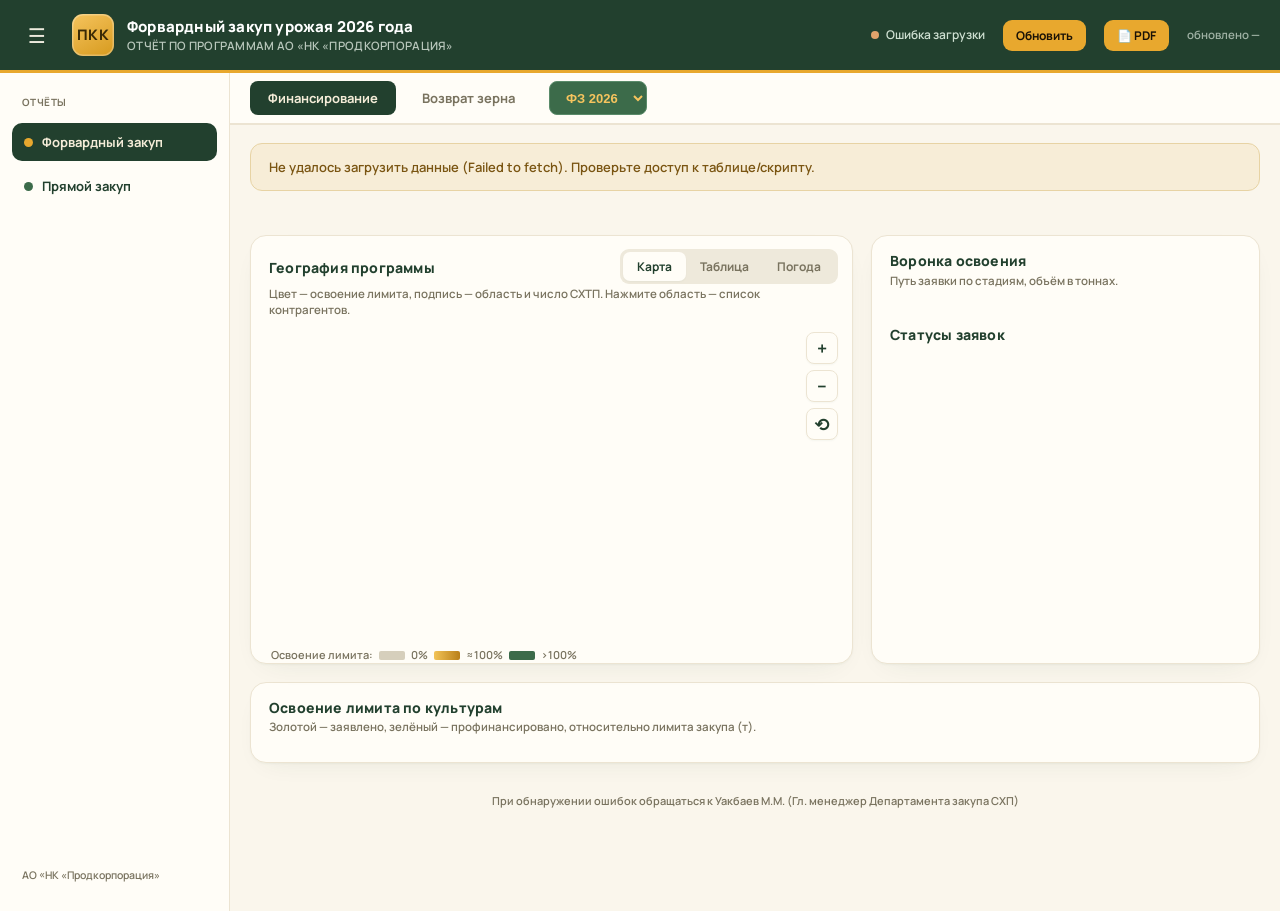
==== index.html @ 18e65d95 "Возврат: переименована карточка воронки → «Реестр должников с иными долгами» Co-Authored-By: Claude " ====
<!DOCTYPE html>
<html lang="ru">
<head>
    <meta charset="UTF-8">
    <meta name="viewport" content="width=device-width, initial-scale=1.0">
    <title>Отчёт по программам — АО «НК «Продкорпорация»</title>
    <link rel="stylesheet" href="css/styles.css">
    <link rel="preconnect" href="https://fonts.googleapis.com">
    <link href="https://fonts.googleapis.com/css2?family=Manrope:wght@600;700;800&display=swap" rel="stylesheet">
    <script src="https://d3js.org/d3.v7.min.js"></script>
    <script src="https://cdn.amcharts.com/lib/5/geodata/kazakhstanLow.js"></script>
</head>
<body>


<!-- Экран загрузки -->
<div class="loader" id="loader">
    <div class="seal-big">ПКК</div>
    <div class="ltitle">Формируется отчёт</div>
    <div class="lsub">АО «НК «Продкорпорация»</div>
    <div class="lbar"><i></i></div>
    <svg class="field" id="wheat" viewBox="0 0 600 150" preserveAspectRatio="xMidYMax meet"></svg>
</div>

<!-- Шапка -->
<header class="top">
    <div class="row">
        <button id="sidebarToggle" style="background:none;border:none;color:#EDEADD;font-size:20px;cursor:pointer;padding:0 8px;">☰</button>
        <div class="brand">
            <div class="seal">ПКК</div>
            <div>
                <h1 style="color:#ffffff" id="mainTitle">Форвардный закуп урожая&nbsp;2026 года</h1>
                <p>Отчёт по программам АО «НК «Продкорпорация»</p>
            </div>
        </div>
        <div class="spacer"></div>
        <div class="live"><span class="dot" id="dot"></span><span id="liveTxt">Департамент закупа СХП</span></div>
        <button class="refresh" id="btnRefresh">Обновить</button>
        <button class="refresh printbtn" id="btnPrint">📄 PDF</button>
        <div class="updated">обновлено <b id="asof">—</b></div>
    </div>
</header>

<div class="shell">
    <!-- Боковая панель -->
    <nav class="side" id="side">
        <div class="sidettl">Отчёты</div>
        <button class="navb act" data-view="forward"><span class="nd" style="background:#E8A82E"></span>Форвардный закуп</button>
        <button class="navb" data-view="priamoy"><span class="nd" style="background:#3C6B4A"></span>Прямой закуп</button>
        <div class="sidefoot">АО «НК «Продкорпорация»</div>
    </nav>

    <main class="main">
        <!-- Под-вкладки Форвардного закупа -->
        <div id="fwdSubtabs">
            <div class="fwd-subtabs" style="display:flex;align-items:center;gap:8px;flex-wrap:wrap">
                <button class="fwd-subtab act" data-sub="report" onclick="switchForwardSub('report')">Финансирование</button>
                <button class="fwd-subtab" data-sub="vozvrat" onclick="switchForwardSub('vozvrat')">Возврат зерна</button>
                <div class="spacer"></div>
                <select id="yearSel" onchange="onYearChange(this.value)" title="Выбрать год программы" style="background:#3C6B4A;color:#F6C45E;border:1.5px solid #5A8B6A;border-radius:8px;padding:5px 12px;font-size:13px;font-weight:700;cursor:pointer;outline:none;height:34px;">
                    <option value="2026">ФЗ 2026</option>
                </select>
            </div>
        </div>

        <!-- Оверлей при смене года / вкладки -->
        <div id="yearLoader">
            <div class="yl-seal">ПКК</div>
            <div class="yl-title" id="ylTitle">Загрузка данных</div>
            <div class="yl-bar"><i></i></div>
        </div>

        <!-- Форвардный закуп -->
        <div id="viewReport">
            <div class="wrap">
                <div class="banner" id="banner"></div>
                <div class="kpis" id="kpis"></div>
                <div class="grid">
                    <!-- Карта / таблица / погода -->
                    <div class="card">
                        <div class="cardhead">
                            <h2>География программы</h2>
                            <div class="seg">
                                <button class="segb act" id="vMap">Карта</button>
                                <button class="segb" id="vTab">Таблица</button>
                                <button class="segb" id="vWx">Погода</button>
                            </div>
                        </div>
                        <div class="hint" id="mapHint">Цвет — освоение лимита, подпись — область и число СХТП. Нажмите область — список контрагентов.</div>
                        <div class="mapwrap" id="mapWrap">
                            <div class="maptip" id="maptip"></div>
                            <div class="mapzoom">
                                <button id="zIn" title="Приблизить">+</button>
                                <button id="zOut" title="Отдалить">−</button>
                                <button id="zReset" title="Сбросить">⟲</button>
                            </div>
                            <svg class="kz" viewBox="0 0 920 480" id="map"></svg>
                        </div>
                        <div class="maplegend" id="mapLegend">
                            <div class="lg-scale">
                                <span>Освоение лимита:</span>
                                <i style="background:#D6CFBC"></i><span>0%</span>
                                <i style="background:linear-gradient(90deg,#F2C357,#B97F18)"></i><span>≈100%</span>
                                <i style="background:#3C6B4A"></i><span>>100%</span>
                            </div>
                        </div>
                        <div id="regTableWrap" style="display:none"></div>
                        <div id="wxWrap" style="display:none">
                            <div class="wx" id="wxGrid"></div>
                            <div class="an-note">Живой прогноз для весенне-полевых работ по профинансированным областям. Источник: Open-Meteo (open-meteo.com).</div>
                        </div>
                    </div>

                    <!-- Воронка и статусы -->
                    <div class="card" id="funnelCard">
                        <h2>Воронка освоения</h2>
                        <div class="hint">Путь заявки по стадиям, объём в тоннах.</div>
                        <div class="funnel" id="funnel"></div>
                        <h2 style="padding-top:4px">Статусы заявок</h2>
                        <div class="stat" id="statuses"></div>
                    </div>
                </div>

                <!-- Панель области / культуры / статуса -->
                <div class="card region" id="regionPanel" style="display:none">
                    <div class="rhead">
                        <h2 id="rName"></h2>
                        <span class="pill" id="rPill"></span>
                        <button class="close" id="rClose">Закрыть ✕</button>
                    </div>
                    <div class="rkpis" id="rKpis"></div>
                    <div class="tablescroll">
                        <table>
                            <thead>
                                <tr>
                                    <th data-s="name">Контрагент</th>
                                    <th data-s="cult">Культуры</th>
                                    <th class="r" data-s="vol">Объём, тонн</th>
                                    <th class="r" data-s="sum">Сумма, ₸</th>
                                    <th data-s="status">Статус</th>
                                </tr>
                            </thead>
                            <tbody id="rRows"></tbody>
                            <tfoot id="rFoot"></tfoot>
                        </table>
                    </div>
                </div>

                <!-- Культуры -->
                <div class="card" style="margin-top:18px">
                    <h2>Освоение лимита по культурам</h2>
                    <div class="hint">Золотой — заявлено, зелёный — профинансировано, относительно лимита закупа (т).</div>
                    <div class="crops" id="crops"></div>
                </div>

                <p class="foot" id="footnote"></p>
                <p class="footer-contact">При обнаружении ошибок обращаться к Уакбаев М.М. (Гл. менеджер Департамента закупа СХП)</p>
            </div>
        </div>

        <!-- Возврат зерна -->
        <div id="viewVozvrat" style="display:none">
            <div class="wrap">
                <!-- 6 KPI плашек -->
                <div class="kpis vz-kpis6" id="vzKpis" style="margin-top:22px"></div>

                <!-- Grid: карта/таблицы (слева) + воронка/должники (справа) -->
                <div class="grid">
                    <!-- ЛЕВАЯ: карта + переключаемые таблицы -->
                    <div class="card">
                        <div class="cardhead">
                            <h2>Возврат по программе</h2>
                            <div class="seg">
                                <button class="segb act" id="vzBtnMap"  onclick="setVzView('map')">Карта</button>
                                <button class="segb"     id="vzBtnTab"  onclick="setVzView('tab')">Исп. по областям</button>
                                <button class="segb"     id="vzBtnCrop" onclick="setVzView('crop')">По культурам</button>
                                <button class="segb"     id="vzBtnDebt" onclick="setVzView('debt')">Должники</button>
                            </div>
                        </div>
                        <div class="hint" id="vzHint">Цвет — исполнение предоплаты. Нажмите область — список договоров.</div>
                        <!-- Карта -->
                        <div id="vzMapArea">
                            <div class="mapwrap" id="vzMapWrap">
                                <div class="maptip" id="vzTip"></div>
                                <div class="mapzoom">
                                    <button onclick="vzMapZoomBy(1.6)" title="Приблизить">+</button>
                                    <button onclick="vzMapZoomBy(0.62)" title="Отдалить">−</button>
                                    <button onclick="vzMapZoomReset()" title="Сбросить">⟲</button>
                                </div>
                                <svg class="kz" viewBox="0 0 920 480" id="vzMapSvg"></svg>
                            </div>
                            <div class="maplegend" id="vzMapLegend">
                                <div class="lg-scale">
                                    <span>Исполнение:</span>
                                    <i style="background:#D6CFBC"></i><span>0%</span>
                                    <i style="background:linear-gradient(90deg,#F2C357,#B97F18)"></i><span>≈100%</span>
                                    <i style="background:#3C6B4A"></i><span>≥100%</span>
                                </div>
                            </div>
                        </div>
                        <!-- Таблица по областям -->
                        <div id="vzTabArea" style="display:none"></div>
                        <!-- По культурам -->
                        <div id="vzCropArea" style="display:none"></div>
                        <!-- Должники -->
                        <div id="vzDebtArea" style="display:none"></div>
                    </div>

                    <!-- ПРАВАЯ: воронка -->
                    <div class="card">
                        <h2>Реестр должников с иными долгами</h2>
                        <div class="hint">Путь предоплаты: выдано → зачтено зерном → остаток.</div>
                        <div id="vzFunnel" class="funnel"></div>
                        <div style="padding:0 18px 16px">
                            <button class="refresh" style="font-size:11px;width:100%;padding:8px" onclick="printDebtors()">📄 Реестр должников (PDF)</button>
                        </div>
                    </div>
                </div>

                <!-- Панель исполнения по договорам -->
                <div class="card region" id="vzRegPanel" style="display:none;margin-top:18px">
                    <div class="rhead">
                        <h2 id="vzRegName">Исполнение по договорам</h2>
                        <button class="close" onclick="document.getElementById('vzRegPanel').style.display='none'">Закрыть ✕</button>
                    </div>
                    <div class="tablescroll" style="max-height:520px">
                        <table class="rtab">
                            <thead><tr>
                                <th class="l">Область</th>
                                <th class="l">Контрагент</th>
                                <th>Культура</th>
                                <th>Объём, т</th>
                                <th>Предоплата, ₸</th>
                                <th>Поставлено, т</th>
                                <th>Долг, ₸</th>
                            </tr></thead>
                            <tbody id="vzRegRows"></tbody>
                        </table>
                    </div>
                </div>

                <!-- Рейтинг по исполнению -->
                <div class="card" style="margin-top:18px">
                    <h2>Рейтинг по исполнению</h2>
                    <div style="padding:14px 18px 18px" id="vzRanking"></div>
                </div>

                <p id="vzErrBox" style="color:#E05A4A;font-weight:600;padding:8px 0"></p>
                <p class="foot">Обновлено: <b id="vzAsof">—</b></p>
                <p class="footer-contact">При обнаружении ошибок обращаться к Уакбаев М.М. (Гл. менеджер Департамента закупа СХП)</p>
            </div>
        </div>

        <!-- Прямой закуп -->
        <div id="viewPriamoy" style="display:none">
            <div class="wrap">
                <div class="card" style="margin-top:18px;text-align:center;padding:60px 24px">
                    <div class="seal-big" style="margin:0 auto 18px;width:64px;height:64px;border-radius:16px;background:linear-gradient(150deg,#F6C45E,#D69A1E);display:grid;place-items:center;color:#3a2a06;font-weight:800;font-size:20px">ПКК</div>
                    <h2 style="font-size:22px;margin:0 0 8px">Прямой закуп</h2>
                    <p style="color:var(--muted);font-weight:600;max-width:460px;margin:0 auto;line-height:1.6">Раздел в разработке. Здесь появится аналогичный отчёт по прямому закупу — данные будут подгружаться из внутренней системы, как и форвардный.</p>
                </div>
            </div>
        </div>
    </main>
</div>

<!-- Модалка контрагента -->
<div class="ov" id="ov">
    <div class="modal" id="modal"></div>
</div>

<!-- JS: порядок подключения важен (зависимости сверху) -->
<script src="js/config.js"></script>
<script src="js/utils.js"></script>
<script src="js/data.js"></script>
<script src="js/map.js"></script>
<script src="js/table.js"></script>
<script src="js/render.js"></script>
<script src="js/regions.js"></script>
<script src="js/modal.js"></script>
<script src="js/weather.js"></script>
<script src="js/nav.js"></script>
<script src="js/wheat.js"></script>
<script src="js/pdf.js"></script>
<script src="js/penalty.js"></script>
<script src="js/mock-return.js"></script>
<script src="js/data-return.js"></script>
<script src="js/render-return.js"></script>
<script src="js/main.js"></script>

</body>
</html>
---- css/styles.css ----
:root {
    --ink: #22402E;
    --bone: #FAF6EC;
    --panel: #FFFDF7;
    --line: #ECE4D2;
    --wheat: #E8A82E;
    --wheat-d: #B97F18;
    --gold: #F2C357;
    --ok: #3C6B4A;
    --okbg: #E9F0E8;
    --warn: #B97F18;
    --warnbg: #F7EDD7;
    --bad: #9E4A40;
    --badbg: #F2E4E1;
    --muted: #79735F;
    --idle: #D6CFBC;
    --shadow: 0 1px 2px #22402e0a, 0 10px 28px -16px #22402e1f;
}
* { box-sizing: border-box; }
html, body { margin: 0; }
html { background: #FAF6EC; }
body { font-family: Manrope, system-ui, -apple-system, Segoe UI, Roboto, sans-serif; background: var(--bone); color: var(--ink); -webkit-font-smoothing: antialiased; line-height: 1.4; }
.num { font-variant-numeric: tabular-nums; letter-spacing: -0.01em; }
button { font-family: inherit; cursor: pointer; }
.wrap { max-width: 1320px; margin: 0 auto; padding: 0 20px 60px; }
header.top { background: var(--ink); color: #EDEADD; position: sticky; top: 0; z-index: 100; border-bottom: 3px solid var(--wheat); }
.top .row { max-width: 1320px; margin: 0 auto; padding: 14px 20px; display: flex; align-items: center; gap: 18px; flex-wrap: wrap; }
.brand { display: flex; align-items: center; gap: 13px; }
.seal { width: 42px; height: 42px; border-radius: 11px; background: linear-gradient(150deg, #F6C45E, #D69A1E); display: grid; place-items: center; color: #3a2a06; font-weight: 800; font-size: 14.5px; letter-spacing: .5px; box-shadow: inset 0 0 0 1.5px #ffffff45; }
.brand h1 { font-size: 15px; margin: 0; font-weight: 800; letter-spacing: .2px; }
.brand p { margin: 1px 0 0; font-size: 11.5px; color: #B9C7BC; font-weight: 600; letter-spacing: .3px; text-transform: uppercase; }
.top .spacer { flex: 1; }
.live { display: flex; align-items: center; gap: 7px; font-size: 12px; color: #CFE0D2; font-weight: 600; }
.dot { width: 8px; height: 8px; border-radius: 50%; background: #7BBF8E; box-shadow: 0 0 0 0 #7bbf8e; animation: pulse 2.4s infinite; }
.dot.err { background: #E0A36B; animation: none; }
@keyframes pulse { 0% { box-shadow: 0 0 0 0 #7bbf8e88; } 70% { box-shadow: 0 0 0 7px #7bbf8e00; } 100% { box-shadow: 0 0 0 0 #7bbf8e88; } }
.refresh, .printbtn { background: var(--wheat); border: 0; color: #1a1206; font-size: 12px; font-weight: 700; padding: 7px 13px; border-radius: 9px; cursor: pointer; transition: opacity 0.2s; }
.refresh:hover, .printbtn:hover { opacity: 0.9; }
.refresh:disabled, .printbtn:disabled { opacity: 0.5; cursor: not-allowed; }
.updated { font-size: 11.5px; color: #9FB1A4; font-weight: 600; }
.kpis { display: grid; grid-template-columns: repeat(5, 1fr); gap: 14px; margin: 22px 0; }
.kpi { background: var(--panel); border: 1px solid var(--line); border-radius: 14px; padding: 16px 18px; box-shadow: var(--shadow); position: relative; overflow: hidden; }
.kpi .lab { font-size: 11px; font-weight: 700; color: var(--muted); text-transform: uppercase; letter-spacing: .4px; line-height: 1.4; }
.kpi .big { font-size: 26px; font-weight: 800; margin-top: 8px; letter-spacing: -0.02em; line-height: 1.1; }
.kpi .big small { font-size: 13px; font-weight: 700; color: var(--muted); margin-left: 2px; }
.kpi .sub { font-size: 11.5px; color: var(--muted); margin-top: 5px; font-weight: 600; line-height: 1.4; }
.bar { height: 6px; border-radius: 4px; background: #EBE6D8; margin-top: 10px; overflow: hidden; }
.bar i { display: block; height: 100%; border-radius: 4px; background: linear-gradient(90deg, var(--wheat), var(--gold)); }
.kpi .tag { position: absolute; top: 0; right: 0; width: 36px; height: 36px; border-bottom-left-radius: 12px; opacity: .18; }
.grid { display: grid; grid-template-columns: 1.55fr 1fr; gap: 18px; }
.card { background: var(--panel); border: 1px solid var(--line); border-radius: 16px; box-shadow: var(--shadow); }
.card h2 { font-size: 14px; margin: 0; padding: 15px 18px 0; font-weight: 800; letter-spacing: .2px; }
.cardhead { display: flex; align-items: center; justify-content: space-between; gap: 10px; padding-right: 14px; }
.cardhead h2 { padding-bottom: 0; }
.seg { display: flex; background: #EEE9DB; border-radius: 9px; padding: 3px; margin-top: 13px; }
.seg .segb { border: 0; background: transparent; padding: 6px 14px; border-radius: 7px; font-size: 12px; font-weight: 700; color: var(--muted); cursor: pointer; transition: background 0.2s; }
.seg .segb.act { background: var(--panel); color: var(--ink); box-shadow: var(--shadow); }
.rtab { width: 100%; border-collapse: collapse; font-size: 11.5px; }
.rtab thead th { background: var(--ink); color: #F4ECD8; font-size: 9px; text-transform: uppercase; letter-spacing: .2px; font-weight: 700; padding: 6px 7px; text-align: right; border: 0; }
.rtab thead th.l { text-align: left; }
.rtab thead tr.grp th { background: #2c4d39; font-size: 8.5px; border-left: 2px solid #FBFAF5; text-align: center; }
.rtab thead tr.grp th.l { border-left: 0; text-align: left; }
.rtab th.gs, .rtab td.gs { border-left: 2px solid #D9CFB6; }
.rtab td { padding: 5px 7px; text-align: right; border-bottom: 1px solid #EFEBDD; font-variant-numeric: tabular-nums; }
.rtab td.l { text-align: left; font-weight: 700; font-size: 11px; }
.rtab tbody tr { cursor: pointer; }
.rtab tbody tr:nth-child(even) { background: #FAF6EC; }
.rtab tbody tr:hover { background: #F0EADB; }
.rtab tfoot td { padding: 6px 7px; text-align: right; background: #F1E8D0; font-weight: 800; border-top: 2px solid var(--line); font-variant-numeric: tabular-nums; }
.rtab tfoot td.l { text-align: left; }
.rtab tfoot td.gs { border-left: 2px solid #D9CFB6; }
.rtab-reg-hdr td { background: #E8E0CE !important; color: var(--ink); font-weight: 800 !important; font-size: 11px; text-transform: uppercase; letter-spacing: .3px; padding: 5px 8px !important; cursor: default !important; }
.rtab-reg-hdr:hover td { background: #E0D8C8 !important; }
#regTableWrap { max-height: 520px; overflow: auto; margin: 6px 12px 14px; border: 1px solid var(--line); border-radius: 12px; }
.ctabttl { font-size: 12px; font-weight: 800; color: var(--ink); padding: 14px 12px 8px; border-top: 8px solid #F1ECDD; }
.card .hint { font-size: 11.5px; color: var(--muted); padding: 2px 18px 0; font-weight: 600; }
.mapwrap { padding: 8px 10px 14px; position: relative; }
svg.kz { width: 100%; height: auto; display: block; touch-action: manipulation; }
.kz .outline { fill: #F1ECDB; stroke: #DED5C0; stroke-width: 1.5; }
.geopath { transition: filter .12s ease; }
.geopath:hover { filter: brightness(1.06); }
.glabg { pointer-events: none; }
.glabg .pill { fill: #ffffff; opacity: .9; stroke: #22402E; stroke-width: .6; stroke-opacity: .15; }
.glab { font-family: Manrope, system-ui, sans-serif; text-anchor: middle; dominant-baseline: central; }
.glab.name { font-size: 12px; font-weight: 800; fill: #22402E; }
.glab.cnt2 { font-size: 9.5px; font-weight: 700; fill: #9A6716; }
.mapzoom { position: absolute; right: 14px; top: 14px; display: flex; flex-direction: column; gap: 6px; z-index: 6; }
.mapzoom button { width: 32px; height: 32px; border: 1px solid var(--line); background: var(--panel); border-radius: 8px; font-size: 18px; font-weight: 700; color: var(--ink); box-shadow: var(--shadow); line-height: 1; display: grid; place-items: center; cursor: pointer; }
.mapzoom button:hover { background: #F3EFE2; }
.bub { cursor: pointer; transition: filter .12s ease; }
.bub:hover { filter: brightness(1.06); }
.bub.sel circle.ring { stroke: var(--ink); stroke-width: 2.5; opacity: 1; }
.bub text.cnt { font-family: 'Spline Sans Mono', monospace; font-weight: 600; fill: #fff; text-anchor: middle; dominant-baseline: central; pointer-events: none; }
.bub text.lab { font-size: 10.5px; font-weight: 700; fill: #33402F; text-anchor: middle; pointer-events: none; }
.maplegend { display: flex; gap: 16px; align-items: center; flex-wrap: wrap; padding: 4px 20px 0; font-size: 11px; color: var(--muted); font-weight: 600; }
.lg-scale { display: flex; align-items: center; gap: 6px; }
.lg-scale i { width: 26px; height: 9px; border-radius: 2px; display: block; }
.maptip { position: absolute; pointer-events: none; background: var(--ink); color: #EFEADD; border-radius: 10px; padding: 9px 12px; font-size: 12px; box-shadow: 0 10px 30px -8px #10231466; opacity: 0; transform: translateY(4px); transition: .12s; z-index: 5; min-width: 150px; }
.maptip.show { opacity: 1; transform: translateY(0); }
.maptip b { font-size: 12.5px; }
.maptip .l { display: flex; justify-content: space-between; gap: 14px; margin-top: 4px; color: #BFCFC2; }
.maptip .l span:last-child { color: #fff; font-weight: 700; }
.funnel { padding: 14px 18px 18px; }
.fstage { margin-bottom: 14px; }
.fstage .ft { display: flex; justify-content: space-between; align-items: baseline; font-size: 12px; font-weight: 700; margin-bottom: 4px; }
.fstage .ft span.muted { color: var(--muted); font-weight: 600; font-size: 11px; }
.ftrack { height: 30px; border-radius: 8px; background: #EEE9DB; overflow: hidden; position: relative; }
.ftrack i { display: block; height: 100%; background: linear-gradient(90deg, #2F5D40, #3C6B4A); border-radius: 8px; transition: width .6s cubic-bezier(.2,.8,.2,1); }
.ftrack.s0 i { background: linear-gradient(90deg, #C99526, #E8A82E); }
.ftrack .v { position: absolute; top: 0; left: 10px; height: 100%; display: flex; align-items: center; color: #fff; font-size: 12px; font-weight: 700; font-variant-numeric: tabular-nums; text-shadow: 0 1px 2px #0003; }
.ftsub { font-size: 11px; color: var(--muted); font-weight: 600; margin-bottom: 5px; font-variant-numeric: tabular-nums; }
.conv { font-size: 10.5px; color: var(--muted); text-align: right; margin-top: 6px; font-weight: 600; }

/* Справка */
.vz-sp-row { display: flex; gap: 12px; align-items: flex-start; padding: 9px 12px; border-radius: 10px; margin-bottom: 6px; font-size: 13px; line-height: 1.6; font-weight: 600; }
.vz-sp-row:last-child { margin-bottom: 0; }
.vz-sp-row.ok2  { background: #E9F0E8; color: #2F5D40; }
.vz-sp-row.bad  { background: #F7EAE7; color: #7A2E26; }
.vz-sp-row.warn { background: #FBF0D8; color: #7A5010; }
.vz-sp-ico { font-size: 14px; font-weight: 800; flex-shrink: 0; width: 20px; text-align: center; margin-top: 1px; }
.vz-sp-link { background: none; border: none; padding: 0; font: inherit; font-weight: 700; cursor: pointer; text-decoration: underline; text-underline-offset: 2px; color: inherit; }
.vz-sp-link:hover { opacity: .75; }
.stat { padding: 0 18px 16px; display: flex; flex-wrap: wrap; gap: 7px; }
.chip { font-size: 11.5px; font-weight: 700; padding: 5px 10px; border-radius: 20px; display: flex; gap: 6px; align-items: center; cursor: pointer; transition: transform .1s, box-shadow .1s; }
.chip:hover { transform: translateY(-1px); box-shadow: 0 3px 8px -3px #22402e44; }
.chip.act { outline: 2px solid var(--ink); outline-offset: 1px; }
.chip b { font-family: 'Spline Sans Mono', monospace; }
.chip.ok { background: var(--okbg); color: var(--ok); }
.chip.warn { background: var(--warnbg); color: #9A6716; }
.chip.bad { background: var(--badbg); color: var(--bad); }
.chip i { width: 7px; height: 7px; border-radius: 50%; }
.chip.ok i { background: var(--ok); }
.chip.warn i { background: var(--warn); }
.chip.bad i { background: var(--bad); }
.region { margin-top: 18px; }
.rhead { display: flex; align-items: center; gap: 12px; padding: 15px 18px; border-bottom: 1px solid var(--line); flex-wrap: wrap; }
.rhead h2 { padding: 0; border: 0; }
.rhead .pill { font-size: 11px; font-weight: 700; background: var(--ink); color: #EFEADD; padding: 3px 10px; border-radius: 20px; }
.rhead .close { margin-left: auto; background: #EEE9DB; border: 0; border-radius: 8px; padding: 6px 12px; font-size: 12px; font-weight: 700; color: var(--ink); cursor: pointer; }
.rkpis { display: grid; grid-template-columns: repeat(4, 1fr); gap: 1px; background: var(--line); }
.rkpis > div { background: var(--panel); padding: 12px 16px; }
.rkpis .l { font-size: 10.5px; font-weight: 700; color: var(--muted); text-transform: uppercase; letter-spacing: .3px; }
.rkpis .n { font-size: 19px; font-weight: 800; margin-top: 3px; }
table { width: 100%; border-collapse: collapse; font-size: 12.5px; }
thead th { text-align: left; font-size: 10.5px; text-transform: uppercase; letter-spacing: .4px; color: var(--muted); font-weight: 700; padding: 10px 14px; border-bottom: 1px solid var(--line); position: sticky; top: 0; z-index: 2; background: var(--panel); cursor: pointer; user-select: none; box-shadow: 0 1px 0 var(--line); }
thead th.r { text-align: right; }
tbody td { padding: 11px 14px; border-bottom: 1px solid #EFEBDD; }
tbody tr { cursor: pointer; transition: background .1s; }
tbody tr:hover { background: #F3EFE2; }
td.r { text-align: right; font-variant-numeric: tabular-nums; }
.cpname { font-weight: 700; }
.cpsub { font-size: 11px; color: var(--muted); font-weight: 600; }
.badge { font-size: 10.5px; font-weight: 700; padding: 3px 9px; border-radius: 6px; white-space: nowrap; }
.badge.ok { background: var(--okbg); color: var(--ok); }
.badge.warn { background: var(--warnbg); color: #9A6716; }
.badge.bad { background: var(--badbg); color: var(--bad); }
.tablescroll { max-height: 440px; overflow: auto; }
.crops { padding: 8px 18px 18px; }
.crow { display: grid; grid-template-columns: 120px 1fr 96px; align-items: center; gap: 14px; padding: 9px 0; border-bottom: 1px solid #EFEBDD; }
.crow:last-child { border: 0; }
.cname { font-size: 12.5px; font-weight: 700; }
.cbar { height: 22px; border-radius: 7px; background: #EEE9DB; overflow: hidden; position: relative; }
.cbar i { position: absolute; left: 0; top: 0; height: 100%; border-radius: 7px; background: linear-gradient(90deg, var(--wheat-d), var(--gold)); }
.cbar i.fin { background: linear-gradient(90deg, #2F5D40, #4C7E5C); opacity: .95; }
.cbar .pct { position: absolute; right: 8px; top: 0; height: 100%; display: flex; align-items: center; font-size: 11px; font-weight: 700; color: #33402F; }
.cval { text-align: right; font-size: 12px; font-weight: 700; font-variant-numeric: tabular-nums; }
.cval small { display: block; color: var(--muted); font-weight: 600; font-size: 10.5px; }
.ov { position: fixed; inset: 0; background: #12241adb; z-index: 1000; display: none; padding: 20px; }
.ov.show { display: block; }
.modal { position: fixed; top: 50%; left: 50%; transform: translate(-50%, -50%); background: var(--panel); border-radius: 18px; width: min(540px, calc(100% - 40px)); max-height: 90vh; display: flex; flex-direction: column; box-shadow: 0 30px 80px -20px #000b; overflow: hidden; animation: pop .18s ease; }
@keyframes pop { from { transform: translate(-50%, -50%) scale(.96); opacity: 0; } to { transform: translate(-50%, -50%) scale(1); opacity: 1; } }
.mhead { background: var(--ink); color: #EFEADD; padding: 18px 20px; position: relative; flex-shrink: 0; }
.mhead .x { position: absolute; top: 14px; right: 14px; background: #ffffff1a; border: 0; color: #EFEADD; width: 30px; height: 30px; border-radius: 8px; font-size: 16px; cursor: pointer; }
.mhead h3 { margin: 0; font-size: 18px; font-weight: 800; }
.mhead .msub { font-size: 12px; color: #B9C7BC; margin-top: 4px; font-weight: 600; }
.mbody { padding: 18px 20px; overflow-y: auto; flex: 1; min-height: 0; }
.mava { width: 44px; height: 44px; border-radius: 11px; background: #ffffff22; border: 1px solid #ffffff33; display: grid; place-items: center; font-weight: 800; font-size: 17px; color: #F4ECD8; flex-shrink: 0; }
.mhead .toprow { display: flex; align-items: center; gap: 13px; }
.mhead .stbadge { display: inline-block; margin-top: 9px; }
.kv { display: grid; grid-template-columns: 1fr 1fr; gap: 12px 18px; margin-bottom: 16px; }
.kv .l { font-size: 10.5px; text-transform: uppercase; letter-spacing: .3px; color: var(--muted); font-weight: 700; }
.kv .v { font-size: 13.5px; font-weight: 700; margin-top: 1px; }
.cults { display: flex; flex-wrap: wrap; gap: 6px; margin-bottom: 16px; }
.cult { font-size: 11px; font-weight: 700; background: #F1ECDC; border: 1px solid var(--line); color: #5a5240; padding: 4px 9px; border-radius: 7px; }
.mfig { display: grid; grid-template-columns: 1fr 1fr 1fr; gap: 1px; background: var(--line); border-radius: 10px; overflow: hidden; margin-bottom: 16px; }
.mfig > div { background: var(--panel); padding: 12px; }
.mfig .l { font-size: 10px; text-transform: uppercase; color: var(--muted); font-weight: 700; letter-spacing: .3px; }
.mfig .n { font-size: 17px; font-weight: 800; margin-top: 3px; }
.mbtn { display: flex; gap: 10px; }
.mbtn a, .mbtn button { flex: 1; text-align: center; text-decoration: none; border-radius: 10px; padding: 11px; font-size: 13px; font-weight: 700; border: 0; cursor: pointer; }
.mbtn .primary { background: var(--wheat); color: #1a1206; }
.mbtn .ghost { background: #EEE9DB; color: var(--ink); }
.foot { color: var(--muted); font-size: 11.5px; text-align: center; margin-top: 30px; line-height: 1.6; }
.banner { margin: 18px 0; padding: 14px 18px; border-radius: 12px; background: var(--warnbg); border: 1px solid #E7D3A4; color: #7a5512; font-size: 13px; font-weight: 600; display: none; }
.banner.show { display: block; }
.banner code { background: #fff7e6; padding: 1px 6px; border-radius: 5px; font-size: 12px; }
.loader { position: fixed; inset: 0; z-index: 9999; display: flex; flex-direction: column; align-items: center; justify-content: center; background: radial-gradient(120% 90% at 50% 18%, #FFFDF7 0%, #F4ECD8 55%, #EFE6CE 100%); transition: opacity .6s ease, visibility .6s ease; }
.loader.hide { opacity: 0; visibility: hidden; }
.loader .seal-big { width: 76px; height: 76px; border-radius: 20px; background: linear-gradient(150deg, #F6C45E, #D69A1E); display: grid; place-items: center; color: #3a2a06; font-weight: 800; font-size: 24px; letter-spacing: .5px; box-shadow: inset 0 0 0 2px #ffffff66, 0 14px 34px -12px #b9801e88; animation: bob 2.6s ease-in-out infinite; }
@keyframes bob { 0%, 100% { transform: translateY(0) rotate(-1deg); } 50% { transform: translateY(-9px) rotate(1deg); } }
.loader .ltitle { margin-top: 22px; font-size: 19px; font-weight: 800; color: #22402E; letter-spacing: .2px; }
.loader .ltitle::after { content: ''; display: inline-block; width: 1.2em; text-align: left; animation: dots 1.5s steps(1, end) infinite; }
@keyframes dots { 0% { content: ''; } 25% { content: '.'; } 50% { content: '..'; } 75% { content: '...'; } }
.loader .lsub { margin-top: 6px; font-size: 12.5px; font-weight: 600; color: #9A8F73; letter-spacing: .3px; text-transform: uppercase; }
.loader .lbar { margin-top: 16px; width: 230px; height: 5px; background: #E7DDC4; border-radius: 4px; overflow: hidden; }
.loader .lbar i { display: block; width: 38%; height: 100%; border-radius: 4px; background: linear-gradient(90deg, #E8A82E, #F2C357); animation: slide 1.25s ease-in-out infinite; }
@keyframes slide { 0% { margin-left: -40%; } 100% { margin-left: 102%; } }
.loader .field { margin-top: 26px; width: min(620px, 92vw); height: 150px; overflow: visible; }

/* ── Inline-скелетон внутри карточек ─────────────────────────────────────── */
.block-loader { display:flex; flex-direction:column; align-items:center; justify-content:center;
    padding: 48px 0; gap: 14px; animation: yl-in .2s ease; }
.block-loader .bl-seal { width:40px; height:40px; border-radius:10px;
    background:linear-gradient(150deg,#F6C45E,#D69A1E);
    display:grid; place-items:center; color:#3a2a06; font-weight:800; font-size:13px;
    box-shadow:inset 0 0 0 2px #ffffff66, 0 6px 16px -6px #b9801e88;
    animation: bob 2s ease-in-out infinite; }
.block-loader .bl-text { font-size:13px; font-weight:700; color:#22402E; }
.block-loader .bl-text::after { content:''; display:inline-block; width:1.2em; text-align:left; animation:dots 1.5s steps(1,end) infinite; }
.block-loader .bl-bar { width:140px; height:3px; background:#E7DDC4; border-radius:3px; overflow:hidden; }
.block-loader .bl-bar i { display:block; width:38%; height:100%; border-radius:3px;
    background:linear-gradient(90deg,#E8A82E,#F2C357); animation:slide 1.1s ease-in-out infinite; }

/* ── Оверлей при смене года / вкладки ────────────────────────────────────── */
#yearLoader { position: fixed; inset: 0; z-index: 900;
    display: flex; flex-direction: column; align-items: center; justify-content: center;
    background: radial-gradient(120% 90% at 50% 18%, #FFFDF7 0%, #F4ECD8 55%, #EFE6CE 100%);
    opacity: 0; pointer-events: none; transition: opacity .22s ease; }
#yearLoader.show { opacity: 1; pointer-events: all; }
@keyframes yl-in { from { opacity: 0; transform: translateY(12px); } to { opacity: 1; transform: none; } }
.yl-seal { width: 54px; height: 54px; border-radius: 14px;
    background: linear-gradient(150deg, #F6C45E, #D69A1E);
    display: grid; place-items: center; color: #3a2a06; font-weight: 800; font-size: 18px;
    box-shadow: inset 0 0 0 2px #ffffff66, 0 10px 24px -8px #b9801e88;
    animation: bob 2.2s ease-in-out infinite; }
.yl-title { margin-top: 16px; font-size: 15px; font-weight: 800; color: #22402E; letter-spacing: .2px; }
.yl-title::after { content: ''; display: inline-block; width: 1.2em; text-align: left; animation: dots 1.5s steps(1,end) infinite; }
.yl-bar { margin-top: 14px; width: 180px; height: 4px; background: #E7DDC4; border-radius: 4px; overflow: hidden; }
.yl-bar i { display: block; width: 38%; height: 100%; border-radius: 4px;
    background: linear-gradient(90deg, #E8A82E, #F2C357); animation: slide 1.1s ease-in-out infinite; }
.stem { stroke: #C18F22; stroke-width: 2; fill: none; stroke-linecap: round; }
.grain { fill: #E0992A; }
.grain.lite { fill: #F0C152; }
.stalk-sway { transform-box: fill-box; transform-origin: bottom center; animation-name: sway; animation-iteration-count: infinite; animation-timing-function: ease-in-out; }
@keyframes sway { 0%, 100% { transform: rotate(-6deg); } 50% { transform: rotate(6deg); } }
.field .ground { stroke: #D8C9A0; stroke-width: 1.5; opacity: .6; }
tfoot td { padding: 11px 14px; border-top: 2px solid var(--line); font-weight: 800; background: #F6F1E3; font-size: 12.5px; }
tfoot td.r { text-align: right; font-variant-numeric: tabular-nums; }
.lines { margin: 0 0 16px; }
.lines .ln { display: grid; grid-template-columns: 1fr auto auto; gap: 10px; align-items: center; font-size: 12px; padding: 6px 0; border-bottom: 1px solid #F0EBDC; }
.lines .ln:last-child { border: 0; }
.garbox { display: flex; justify-content: space-between; gap: 10px; align-items: center; background: #F3EFE2; border: 1px solid var(--line); border-radius: 10px; padding: 10px 13px; margin-bottom: 14px; font-size: 12.5px; font-weight: 700; }
.garbox span:first-child { color: var(--muted); font-weight: 600; }
.garbox.soon { background: #FBF0D8; border-color: #E6CF95; color: #9A6716; }
.garbox.late { background: #F7EAE7; border-color: #E3C3BC; color: #9E4A40; }
.garbox.ok2 { background: #E9F0E8; border-color: #CADFCD; color: #3C6B4A; }
.seclab { font-size: 10.5px; color: var(--muted); font-weight: 700; text-transform: uppercase; letter-spacing: .3px; margin: 2px 0 7px; }
.dl { background: #F3EFE2; border: 1px solid var(--line); border-radius: 11px; padding: 11px 13px; margin-bottom: 10px; }
.dl .dlsub { font-size: 11px; color: var(--muted); font-weight: 600; margin: -4px 0 8px; }
.dl.over { background: #F7EAE7; border-color: #E3C3BC; }
.dl .dlrow { display: flex; justify-content: space-between; font-size: 13px; font-weight: 800; margin-bottom: 8px; }
.dl.over .dlrow { color: #9E4A40; }
.dlbar { height: 8px; border-radius: 5px; background: #E3DBC5; overflow: hidden; }
.dlbar i { display: block; height: 100%; border-radius: 5px; background: linear-gradient(90deg, #3C6B4A, #5C8A68); }
.dl.over .dlbar i { background: linear-gradient(90deg, #9E4A40, #C06A5C); }
.dlnote { font-size: 11px; color: #9E4A40; font-weight: 700; margin-top: 7px; }
.wx { display: grid; grid-template-columns: repeat(auto-fill, minmax(200px, 1fr)); gap: 14px; padding: 6px 18px 18px; }
.wxc { border: 1px solid var(--line); border-radius: 13px; padding: 14px; background: var(--panel); }
.wxc h4 { margin: 0 0 2px; font-size: 14px; font-weight: 800; }
.wxc .wsub { font-size: 11px; color: var(--muted); font-weight: 600; margin-bottom: 9px; }
.wxc .wtemp { font-size: 26px; font-weight: 800; letter-spacing: -0.02em; }
.wxc .wtemp small { font-size: 13px; font-weight: 700; color: var(--muted); }
.wxbadge { display: inline-block; font-size: 11px; font-weight: 700; padding: 4px 10px; border-radius: 20px; margin-top: 9px; }
.wxbadge.dry { background: #F7EDD7; color: #9A6716; }
.wxbadge.wet { background: #E0EAF4; color: #2C5A8C; }
.wxbadge.ok { background: #E9F0E8; color: #3C6B4A; }
.wxmet { margin-top: 11px; display: flex; flex-direction: column; gap: 5px; }
.wxmet > div { display: flex; justify-content: space-between; font-size: 11.5px; }
.wxmet .wm-l { color: var(--muted); font-weight: 600; }
.wxmet .wm-v { font-weight: 800; }
.wxdays { display: flex; gap: 5px; margin-top: 11px; }
.wxday { flex: 1; text-align: center; font-size: 10px; color: var(--muted); font-weight: 600; }
.wxday .wd-t { font-size: 11px; color: var(--ink); font-weight: 800; margin-top: 2px; }
.wxday .wd-p { font-size: 9.5px; color: #2C5A8C; margin-top: 1px; }
.an-note { font-size: 11.5px; color: var(--muted); padding: 0 18px 16px; font-weight: 600; }
.shell { display: flex; align-items: flex-start; }
.side { position: sticky; top: 62px; align-self: flex-start; width: 230px; flex-shrink: 0; height: calc(100vh - 62px); background: var(--panel); border-right: 1px solid var(--line); padding: 18px 12px; display: flex; flex-direction: column; gap: 6px; transition: transform 0.3s ease; }
.side.hidden { display: none; }
.side .sidettl { font-size: 10px; text-transform: uppercase; letter-spacing: .4px; color: var(--muted); font-weight: 700; padding: 4px 10px 8px; }
.navb { display: flex; align-items: center; gap: 9px; text-align: left; background: transparent; border: 0; border-radius: 10px; padding: 11px 12px; font-size: 13px; font-weight: 700; color: var(--ink); line-height: 1.25; cursor: pointer; }
.navb:hover { background: #F3EFE2; }
.navb.act { background: var(--ink); color: #F4ECD8; }
.navb .nd { width: 9px; height: 9px; border-radius: 50%; flex-shrink: 0; }
.side .sidefoot { margin-top: auto; font-size: 10.5px; color: var(--muted); font-weight: 600; padding: 10px; }
.main { flex: 1; min-width: 0; }
.main .wrap { margin: 0 auto; }
.ai-wrap { padding: 20px; text-align: center; }
.footer-contact { font-size: 11px; color: var(--muted); text-align: center; margin-top: 12px; font-weight: 600; line-height: 1.4; }

/* ===== МОБИЛЬНАЯ ВЕРСИЯ ===== */
@media (max-width: 760px) {
    .side { display: none; position: fixed; z-index: 40; top: 52px; left: 0; height: calc(100vh - 52px); width: 230px; flex-direction: column; padding: 16px 12px; box-shadow: 4px 0 24px #22402e28; }
    .side.visible { display: flex; }
    .top .row { flex-wrap: nowrap; gap: 6px; padding: 8px 10px; align-items: center; }
    .brand { flex: 1; min-width: 0; overflow: hidden; }
    .seal { width: 30px; height: 30px; font-size: 11px; border-radius: 8px; flex-shrink: 0; }
    .brand h1 { font-size: 11px; white-space: normal; line-height: 1.25; max-width: 160px; }
    .brand p { display: none; }
    .spacer { display: none; }
    .live { display: none; }
    .updated { display: none; }
    .refresh { font-size: 11px; padding: 6px 9px; white-space: nowrap; flex-shrink: 0; }
    .printbtn { font-size: 11px; padding: 6px 9px; white-space: nowrap; flex-shrink: 0; }
    #sidebarToggle { font-size: 18px; padding: 0 4px; flex-shrink: 0; }
    .wrap { padding: 0 10px 40px; }
    .kpis { grid-template-columns: repeat(2, 1fr); gap: 8px; margin: 12px 0; }
    .kpi .big { font-size: 20px; }
    .grid { grid-template-columns: 1fr; }
    .cardhead { flex-direction: column; align-items: flex-start; }
    .seg { overflow-x: auto; flex-wrap: nowrap; -webkit-overflow-scrolling: touch; scrollbar-width: none; }
    .seg::-webkit-scrollbar { display: none; }
    .segb { font-size: 11px; padding: 6px 12px; white-space: nowrap; flex-shrink: 0; }
    .mapwrap { padding: 4px; }
    .mapzoom { right: 8px; top: 8px; }
    .mapzoom button { width: 32px; height: 32px; font-size: 16px; }
    .rkpis { grid-template-columns: repeat(2, 1fr); }
    .rkpis .n { font-size: 16px; }
    .crow { grid-template-columns: 90px 1fr 72px; gap: 8px; }
    .cname { font-size: 12px; }
    .cval { font-size: 11px; }
    #map { min-height: 260px; }
    .tablescroll { max-height: 400px; overflow-x: auto; -webkit-overflow-scrolling: touch; }
    #regTableWrap { overflow-x: auto; -webkit-overflow-scrolling: touch; margin: 6px 8px 12px; }
    .modal { width: calc(100% - 16px); max-height: 90vh; border-radius: 14px; }
    .kv { grid-template-columns: 1fr; gap: 8px; }
    .mfig { grid-template-columns: 1fr 1fr; }
    .rhead { padding: 12px 14px; }
    .funnel { padding: 10px 14px 14px; }
    .crops { padding: 6px 12px 14px; }
    .ftrack .v { font-size: 11px; }
    .kpi { padding: 12px 13px; }
    .kpi .lab { font-size: 10px; }
    /* Подвкладки */
    .fwd-subtabs { padding: 6px 10px; gap: 3px; }
    .fwd-subtab { font-size: 12px; padding: 7px 13px; }
    #fwdSubtabs { top: 52px; }
    /* Cardhead */
    .cardhead { flex-wrap: wrap; gap: 8px; }
    .cardhead .seg { overflow-x: auto; max-width: 100%; flex-shrink: 0; }

    /* ── Возврат зерна: мобильная адаптация ── */
    /* KPI: 2 в ряд */
    .vz-kpis6 { grid-template-columns: repeat(2, 1fr) !important; }
    /* Карта */
    #vzMapSvg { min-height: 220px; }
    /* Рейтинг: убираем долг, сжимаем */
    .vz-rank-row { grid-template-columns: 18px 1fr 56px 34px; gap: 6px; }
    .vz-rank-debt { display: none; }
    .vz-rank-name { font-size: 11.5px; }
    /* Должники */
    #vzDebtorsList { padding: 0 12px 8px !important; }
    .vz-debtor-name { font-size: 12px; }
    .vz-debtor-sub  { font-size: 10px; }
    /* Панель области (список СХТП после клика на карту) */
    #vzRegPanel { overflow-x: auto; }
    #vzRegPanel .tablescroll { overflow-x: auto; -webkit-overflow-scrolling: touch; }
    /* Таблицы Исп. по областям и По культурам */
    #vzTabArea .tablescroll,
    #vzCropArea .tablescroll { overflow-x: auto; -webkit-overflow-scrolling: touch; max-height: none; }
}

@media (max-width: 420px) {
    .kpis { grid-template-columns: 1fr 1fr; }
    .kpi .big { font-size: 18px; }
    .top .row { padding: 6px 8px; gap: 4px; }
    .seal { width: 26px; height: 26px; font-size: 10px; border-radius: 7px; }
    .brand h1 { font-size: 10px; max-width: 130px; }
    .refresh, .printbtn { font-size: 10px; padding: 5px 7px; }
    .crow { grid-template-columns: 80px 1fr 64px; gap: 6px; }
    .rkpis { grid-template-columns: 1fr 1fr; }
    .segb { font-size: 10px; padding: 5px 10px; }
    #sidebarToggle { font-size: 16px; padding: 0 2px; }
}

/* ===== ПЕЧАТЬ / PDF — альбомный A4 ===== */
@media print {
    @page { size: A4 landscape; margin: 10mm 14mm; }

    * { -webkit-print-color-adjust: exact !important; print-color-adjust: exact !important; }
    body { background: #fff !important; }

    /* Скрываем лишнее */
    .loader, .banner { display: none !important; }
    .side { display: none !important; }
    #regionPanel { display: none !important; }
    .card:has(#crops) { display: none !important; }
    .foot, .footer-contact { display: none !important; }

    /* Шапка — минимальная */
    header.top .refresh, header.top .printbtn, header.top .live,
    header.top .updated, #sidebarToggle { display: none !important; }
    header.top .row { padding: 6px 14px; }
    .seal { width: 30px; height: 30px; font-size: 11px; }
    .brand h1 { font-size: 13px; }

    /* Общий layout */
    .shell { display: block !important; }
    .main { width: 100% !important; }
    .wrap { padding: 0 !important; max-width: 100% !important; }

    /* KPI — 5 карточек в ряд */
    .kpis { grid-template-columns: repeat(5, 1fr) !important; gap: 6px !important; margin: 8px 0 !important; break-inside: avoid; }
    .kpi { box-shadow: none !important; border: 1px solid #ddd !important; padding: 8px 10px !important; }
    .kpi .tag { display: none !important; }
    .kpi .lab { font-size: 8px !important; }
    .kpi .big { font-size: 16px !important; margin-top: 4px !important; }
    .kpi .big small { font-size: 11px !important; }
    .kpi .sub { font-size: 8px !important; }
    .kpi .bar { height: 4px !important; margin-top: 5px !important; }

    /* Карточка с картой — оставляем только таблицу */
    .grid { display: block !important; }
    .grid > .card:has(#funnel) { display: none !important; }
    .grid > .card:first-child { border: none !important; box-shadow: none !important; padding: 0 !important; margin: 0 !important; }
    .cardhead { display: none !important; }
    .card .hint { display: none !important; }
    #mapWrap, #mapLegend, .mapwrap { display: none !important; }
    #wxWrap, #aiWrap { display: none !important; }

    /* Таблица областей и культур */
    #regTableWrap { display: block !important; max-height: none !important; overflow: visible !important; margin: 0 !important; border: none !important; }
    .tablescroll { max-height: none !important; overflow: visible !important; }
    .rtab { font-size: 8px !important; width: 100% !important; }
    .rtab thead th { font-size: 7px !important; padding: 3px 5px !important; }
    .rtab thead tr.grp th { font-size: 7px !important; }
    .rtab td { padding: 3px 5px !important; font-size: 7.5px !important; }
    .rtab tfoot td { padding: 3px 5px !important; font-size: 8px !important; }
    .ctabttl { font-size: 10px !important; padding: 8px 6px 4px !important; border-top: 6px solid #F1ECDD !important; }
    tfoot td { break-inside: avoid; }
}

/* ===== РАЗДЕЛ «ВОЗВРАТ ЗЕРНА» ===== */

/* Под-вкладки форвардного закупа */
#fwdSubtabs { background: var(--panel); border-bottom: 2px solid var(--line); position: sticky; top: 62px; z-index: 50; }
.fwd-subtabs { max-width: 1320px; margin: 0 auto; display: flex; gap: 4px; padding: 8px 20px; }
.fwd-subtab { border: 0; background: transparent; padding: 8px 18px; border-radius: 8px; font-size: 13px; font-weight: 700; color: var(--muted); cursor: pointer; transition: background .15s, color .15s; }
.fwd-subtab:hover { background: #F0EADB; color: var(--ink); }
.fwd-subtab[data-sub="report"].act { background: var(--ink); color: #F4ECD8; }
.fwd-subtab[data-sub="vozvrat"].act { background: #9E4A40; color: #F8F3E6; }

/* Авто-сводка */
.vz-summary { padding: 12px 18px; background: var(--warnbg); border: 1px solid #E4CFA0; border-radius: 12px; }
.vz-sum-line { font-size: 13px; font-weight: 600; color: #5a3e0e; line-height: 1.7; }
.vz-sum-line b { font-weight: 800; color: var(--ink); }

/* Строка-связка */
.vz-chain { display: flex; align-items: center; gap: 10px; flex-wrap: wrap; font-size: 13px; font-weight: 700; margin: 12px 0; padding: 11px 16px; background: var(--panel); border: 1px solid var(--line); border-radius: 12px; overflow-x: auto; }
.vz-arr { color: var(--muted); font-size: 16px; font-weight: 400; flex-shrink: 0; }
.vz-chain .num { font-size: 15px; font-variant-numeric: tabular-nums; white-space: nowrap; }

/* 6-кол KPI-сетка (раздел возврат) */
.vz-kpis6 { grid-template-columns: repeat(6, 1fr) !important; }
@media (max-width: 1200px) { .vz-kpis6 { grid-template-columns: repeat(3, 1fr) !important; } }
@media (max-width: 600px)  { .vz-kpis6 { grid-template-columns: repeat(2, 1fr) !important; } }

/* Таблицы в левой карточке используют .rtab — только контейнеры */
#vzTabArea, #vzCropArea { padding: 2px 0 0; }
#vzTabArea .tablescroll, #vzCropArea .tablescroll { border-top: 1px solid var(--line); }

/* Переключатель Карта/Таблица/Культуры (использует .seg/.segb из общих стилей) */

/* Должники в правой панели */
.vz-debtor-row { display: flex; justify-content: space-between; align-items: flex-start; gap: 10px; padding: 9px 0; border-bottom: 1px solid #EFEBDD; cursor: pointer; transition: background .1s, padding .1s; border-radius: 0; }
.vz-debtor-row:last-child { border: 0; }
.vz-debtor-row:hover { background: #F3EFE2; padding-left: 6px; padding-right: 6px; border-radius: 7px; }
.vz-debtor-name { font-size: 13px; font-weight: 700; }
.vz-debtor-sub  { font-size: 11px; color: var(--muted); font-weight: 600; margin-top: 2px; }

/* Воронка: вариант остатка долга */
.ftrack.sdebt i { background: linear-gradient(90deg, #9E4A40, #C06A5C); }
.ftrack.szachet i { background: linear-gradient(90deg, #2F5D40, #3C6B4A); }
.ftrack.szachet .v { color: #1a2a1a; text-shadow: none; }

/* Рейтинг */
.vz-rank-title { font-size: 10px; font-weight: 800; color: #F4ECD8; text-transform: uppercase; letter-spacing: .4px;
    background: var(--ink); padding: 7px 12px; border-radius: 9px 9px 0 0; margin-bottom: 0; }
.vz-rank-list { border: 1.5px solid #DDD5C0; border-top: 0; border-radius: 0 0 9px 9px; overflow: hidden; }
.vz-rank-row { display: grid; grid-template-columns: 22px 1fr 80px 40px 90px; gap: 8px; align-items: center;
    padding: 7px 12px; border-bottom: 1px solid #E8E0CE; background: #FFFEF9; }
.vz-rank-row:nth-child(even) { background: #FAF6EC; }
.vz-rank-row:last-of-type { border-bottom: 0; }
.vz-rank-row:hover { background: #F0EADB; }
.vz-rank-num { font-size: 11px; font-weight: 700; color: var(--muted); text-align: center; }
.vz-rank-name { font-size: 12.5px; font-weight: 700; }
.vz-rank-bar { height: 10px; border-radius: 5px; background: #EEE9DB; overflow: hidden; }
.vz-rank-bar div { height: 100%; border-radius: 5px; transition: width .6s; }
.vz-rank-pct { font-size: 12px; font-weight: 800; text-align: right; font-variant-numeric: tabular-nums; }
.vz-rank-debt { font-size: 11.5px; font-weight: 700; text-align: right; color: #E05A4A; font-variant-numeric: tabular-nums; }
.vz-rank-debt.ok { color: #3C6B4A; }
.vz-rank-analysis { margin-top: 14px; display: flex; flex-direction: column; gap: 6px; }
.vz-ana-item { font-size: 12.5px; font-weight: 600; padding: 8px 12px; border-radius: 9px; line-height: 1.5; }
.vz-ana-item.ok2 { background: #E9F0E8; color: #3C6B4A; }
.vz-ana-item.bad { background: #F7EAE7; color: #9E4A40; }
.vz-ana-item.warn { background: #FBF0D8; color: #9A6716; }

/* Динамика погашения в карточке */
.vz-dyn-row { display: flex; gap: 12px; align-items: center; flex-wrap: wrap; font-size: 12.5px; font-weight: 600; margin-bottom: 6px; }
.vz-dyn-row b { font-weight: 800; }
.dl.soon { background: #FBF0D8; border-color: #E6CF95; }
.dl.soon .dlrow { color: #9A6716; }

/* ── Карточка контрагента «Возврат зерна» (cp-sec) ── */
.cp-sec { padding: 12px 14px; border-left: 3px solid var(--line); margin: 0 -2px 10px; border-radius: 0 8px 8px 0; background: #FDFAF4; }
.cp-sec--amber { border-left-color: #D69A1E; background: #FFFBF0; }
.cp-sec--green  { border-left-color: #3C6B4A; background: #F4FAF4; }
.cp-sec-title { font-size: 10px; font-weight: 800; text-transform: uppercase; letter-spacing: .5px; color: var(--muted); margin-bottom: 8px; }
/* Реквизиты: строчки через · */
.cp-meta { display: flex; flex-wrap: wrap; gap: 4px 16px; font-size: 12.5px; font-weight: 600; }
.cp-ml { color: var(--muted); font-weight: 600; }
/* 3-колонная сетка крупных цифр */
.cp-3col { display: grid; grid-template-columns: repeat(3, 1fr); gap: 6px; }
.cp-2col { display: grid; grid-template-columns: 1fr 1fr; gap: 6px; }
.cp-fig { text-align: center; }
.cp-fig-val { font-size: 20px; font-weight: 800; line-height: 1.1; font-variant-numeric: tabular-nums; }
.cp-fig-val small { font-size: 12px; font-weight: 700; color: var(--muted); }
.cp-fig-lab { font-size: 11px; color: var(--muted); font-weight: 600; margin-top: 2px; }
/* Строки по классам зерна */
.cp-classes { display: flex; flex-direction: column; gap: 0; }
.cp-cls-row { display: grid; grid-template-columns: 1fr auto auto auto; gap: 6px 10px; align-items: center; padding: 5px 0; border-bottom: 1px solid #EBE6D5; font-size: 12.5px; font-weight: 600; }
.cp-cls-row:last-child { border: 0; }
.cp-cls-name { font-weight: 700; }
.cp-cls-total { display: grid; grid-template-columns: 1fr auto auto auto; gap: 6px 10px; align-items: center; padding: 6px 0 2px; font-size: 12.5px; font-weight: 800; border-top: 2px solid #D6D0BE; margin-top: 2px; }
.cp-empty { font-size: 12px; color: var(--muted); font-weight: 600; padding: 4px 0; }
/* Пары ключ-значение */
.cp-pairs { display: flex; flex-direction: column; gap: 0; }
.cp-pair { display: flex; justify-content: space-between; align-items: center; gap: 8px; padding: 5px 0; border-bottom: 1px solid #EBE6D5; font-size: 12.5px; font-weight: 600; }
.cp-pair:last-child { border: 0; }
/* Прогресс-бар исполнения */
.cp-exec-bar { height: 10px; border-radius: 5px; background: #EEE9DB; overflow: hidden; }
/* Примечание */
.cp-note { font-size: 11px; color: var(--muted); font-weight: 600; margin-top: 6px; }
/* Таймлайн истории погашений */
.cp-timeline { display: flex; flex-direction: column; gap: 0; }
.cp-ev { display: grid; grid-template-columns: 64px 1fr; gap: 10px; padding: 8px 8px 8px 10px; border-bottom: 1px solid #EBE6D5; border-left: 3px solid transparent; align-items: start; }
.cp-ev:last-child { border-bottom: 0; }
.cp-ev--grain   { border-left-color: #3C6B4A; }
.cp-ev--money   { border-left-color: #4A7C9A; }
.cp-ev--penalty { border-left-color: #E05A4A; background: #FFF8F7; border-radius: 0 6px 6px 0; }
.cp-ev-date { font-size: 10.5px; font-weight: 700; color: var(--muted); text-align: right; padding-top: 2px; line-height: 1.4; }
.cp-ev-label { font-size: 12.5px; font-weight: 700; }
.cp-ev-meta { font-size: 11.5px; color: var(--muted); font-weight: 600; margin-top: 2px; }
.cp-ev-balance { font-size: 12px; font-weight: 700; margin-top: 4px; color: var(--ink); }

/* Мобильные */
@media (max-width: 520px) {
    .cp-3col { grid-template-columns: 1fr 1fr; }
    .cp-fig-val { font-size: 17px; }
    .cp-cls-row, .cp-cls-total { grid-template-columns: 1fr auto auto; }
    .cp-cls-row .cp-ml, .cp-cls-total .cp-ml { display: none; }
    .cp-ev { grid-template-columns: 52px 1fr; }
}

/* Badge цвета */
.b-ok2 { background: #E9F0E8; color: #3C6B4A; }
.b-warn { background: #FBF0D8; color: #9A6716; }
.b-bad  { background: #F7EAE7; color: #9E4A40; }
.b-fin  { background: #F7EDD7; color: #9A5410; }

/* Печать: раздел «Возврат зерна» (кнопка PDF в шапке) */
@media print {
    body.print-return #viewReport,
    body.print-return #viewPriamoy,
    body.print-return #fwdSubtabs { display: none !important; }
    body.print-return #viewVozvrat { display: block !important; }

    /* Скрываем карту, воронку, должников, рейтинг — оставляем KPI + таблицы */
    body.print-return .card:has(#vzFunnel),
    body.print-return .card:has(#vzRanking),
    body.print-return #vzRegPanel { display: none !important; }

    /* Внутри левой карточки — только таблицы, карта скрыта */
    body.print-return #vzMapArea,
    body.print-return #vzMapLegend,
    body.print-return .cardhead,
    body.print-return .hint { display: none !important; }

    /* Обе таблицы — видны, без ограничения высоты */
    body.print-return #vzTabArea,
    body.print-return #vzCropArea { display: block !important; }
    body.print-return #vzTabArea .tablescroll,
    body.print-return #vzCropArea .tablescroll { max-height: none !important; overflow: visible !important; }

    /* KPI — 6 в ряд, компактно */
    body.print-return .vz-kpis6 { grid-template-columns: repeat(6, 1fr) !important; gap: 6px !important; margin: 8px 0 !important; }
    body.print-return .kpi { box-shadow: none !important; border: 1px solid #ddd !important; padding: 8px 10px !important; }
    body.print-return .kpi .tag { display: none !important; }
    body.print-return .kpi .lab { font-size: 8px !important; }
    body.print-return .kpi .big { font-size: 16px !important; margin-top: 4px !important; }
    body.print-return .kpi .big small { font-size: 11px !important; }
    body.print-return .kpi .sub { font-size: 8px !important; }
    body.print-return .kpi .bar { height: 4px !important; margin-top: 5px !important; }

    /* Таблицы */
    body.print-return .rtab { font-size: 8px !important; width: 100% !important; }
    body.print-return .rtab thead th { font-size: 7px !important; padding: 3px 5px !important; }
    body.print-return .rtab td { padding: 3px 5px !important; font-size: 7.5px !important; }
    body.print-return .rtab tfoot td { padding: 3px 5px !important; font-size: 8px !important; }
    body.print-return .tablescroll { max-height: none !important; overflow: visible !important; }
}

/* Печать: реестр должников */
@media print {
    body:not(.print-debtors) .card:has(#vzRanking) { display: none !important; }
    body:not(.print-debtors) .card:has(#vzForecast) { display: none !important; }
    .print-debtors #viewReport,
    .print-debtors #viewPriamoy,
    .print-debtors #fwdSubtabs { display: none !important; }
    .print-debtors #viewVozvrat { display: block !important; }
    .print-debtors .card:has(#vzFunnel) { display: none !important; }
    .print-debtors .card:has(#vzMapSvg) { display: none !important; }
    .print-debtors .card:has(#vzRanking) { display: none !important; }
    .print-debtors .card:has(#vzForecast) { display: none !important; }
    .print-debtors .vz-summary,
    .print-debtors .vz-chain { display: none !important; }
    .print-debtors #vzKpis { grid-template-columns: repeat(5, 1fr) !important; }
}
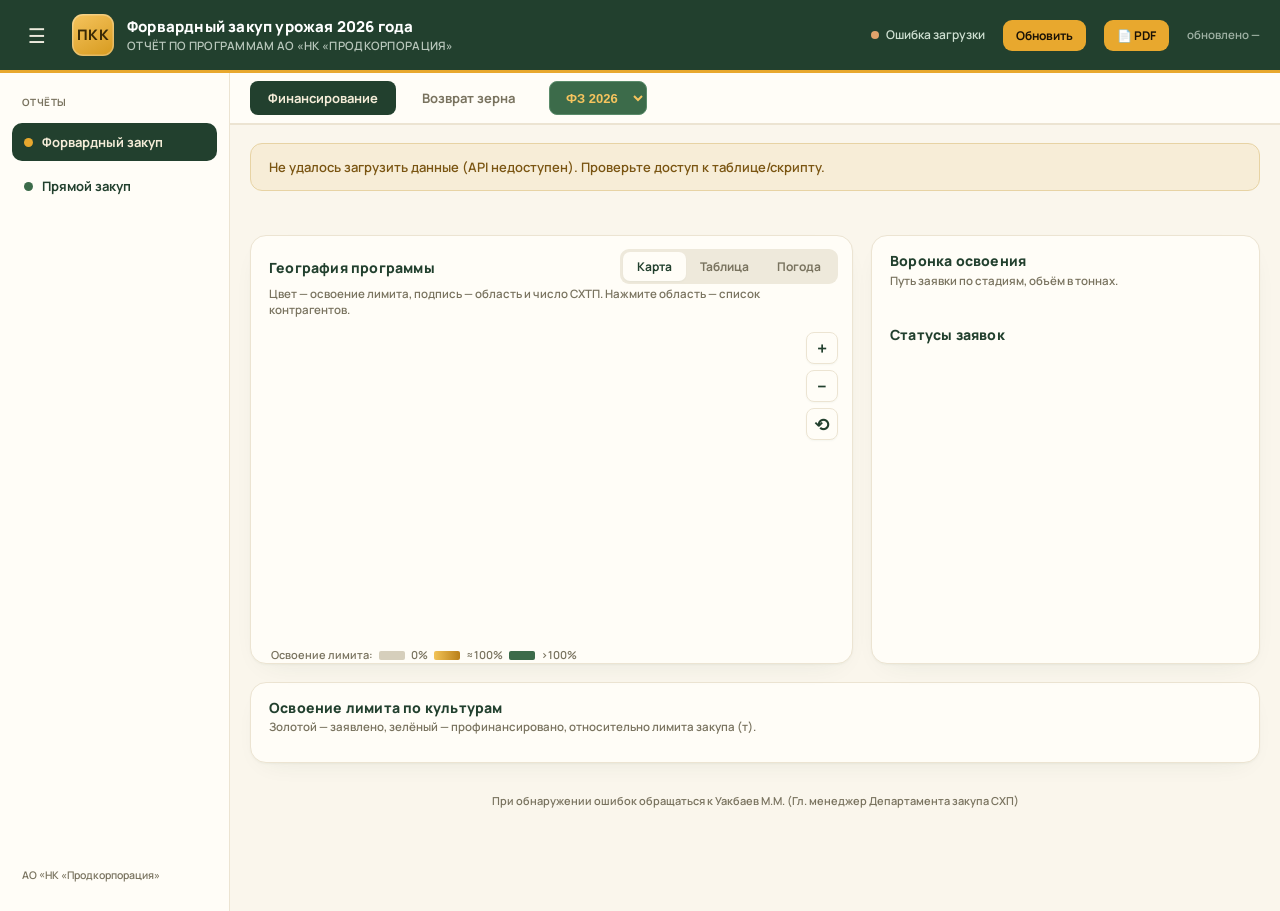
==== commit 7b223430: "Session fixes: debounce search, return form formatting, saveAppCard dynamic cols, ESC/history nav, К" ====
--- a/index.html
+++ b/index.html
@@ -9,6 +9,7 @@
     <link href="https://fonts.googleapis.com/css2?family=Manrope:wght@600;700;800&display=swap" rel="stylesheet">
     <script src="https://d3js.org/d3.v7.min.js"></script>
     <script src="https://cdn.amcharts.com/lib/5/geodata/kazakhstanLow.js"></script>
+    <script src="js/geo-kz.js"></script>
 </head>
 <body>
 
@@ -164,6 +165,16 @@
                 <!-- 6 KPI плашек -->
                 <div class="kpis vz-kpis6" id="vzKpis" style="margin-top:22px"></div>
 
+                <!-- Лоадер возврата (показывается пока данные не загружены) -->
+                <div id="vzLoader" style="display:none;flex-direction:column;align-items:center;justify-content:center;padding:80px 0;gap:18px">
+                    <div style="width:52px;height:52px;border-radius:14px;background:linear-gradient(135deg,#F6C45E,#D69A1E);display:grid;place-items:center;color:#3a2a06;font-weight:800;font-size:18px;animation:bob 2s ease-in-out infinite;box-shadow:0 8px 24px -8px #b9801e66">ПКК</div>
+                    <div style="font-size:14px;font-weight:700;color:#22402E">Загрузка данных возврата<span style="display:inline-block;width:1.2em;text-align:left;animation:dots 1.5s steps(1,end) infinite"></span></div>
+                    <div style="width:200px;height:4px;background:#E7DDC4;border-radius:4px;overflow:hidden"><div style="width:38%;height:100%;background:linear-gradient(90deg,#3C6B4A,#5A9A6A);border-radius:4px;animation:slide 1.1s ease-in-out infinite"></div></div>
+                </div>
+
+                <!-- Весь контент возврата (скрывается во время загрузки) -->
+                <div id="vzBody">
+
                 <!-- Grid: карта/таблицы (слева) + воронка/должники (справа) -->
                 <div class="grid">
                     <!-- ЛЕВАЯ: карта + переключаемые таблицы -->
@@ -207,13 +218,10 @@
                     </div>
 
                     <!-- ПРАВАЯ: воронка -->
-                    <div class="card">
-                        <h2>Реестр должников с иными долгами</h2>
+                    <div class="card" id="vzFunnelCard">
+                        <h2>Воронка возврата</h2>
                         <div class="hint">Путь предоплаты: выдано → зачтено зерном → остаток.</div>
                         <div id="vzFunnel" class="funnel"></div>
-                        <div style="padding:0 18px 16px">
-                            <button class="refresh" style="font-size:11px;width:100%;padding:8px" onclick="printDebtors()">📄 Реестр должников (PDF)</button>
-                        </div>
                     </div>
                 </div>
 
@@ -230,9 +238,9 @@
                                 <th class="l">Контрагент</th>
                                 <th>Культура</th>
                                 <th>Объём, т</th>
-                                <th>Предоплата, ₸</th>
+                                <th>Предоплата, тыс. ₸</th>
                                 <th>Поставлено, т</th>
-                                <th>Долг, ₸</th>
+                                <th>Долг, тыс. ₸</th>
                             </tr></thead>
                             <tbody id="vzRegRows"></tbody>
                         </table>
@@ -248,6 +256,8 @@
                 <p id="vzErrBox" style="color:#E05A4A;font-weight:600;padding:8px 0"></p>
                 <p class="foot">Обновлено: <b id="vzAsof">—</b></p>
                 <p class="footer-contact">При обнаружении ошибок обращаться к Уакбаев М.М. (Гл. менеджер Департамента закупа СХП)</p>
+
+                </div><!-- /vzBody -->
             </div>
         </div>
 
@@ -263,6 +273,9 @@
         </div>
     </main>
 </div>
+
+<!-- Тултип при наведении на KPI -->
+<div class="kpi-tooltip" id="kpiTooltip"></div>
 
 <!-- Модалка контрагента -->
 <div class="ov" id="ov">
--- a/css/styles.css
+++ b/css/styles.css
@@ -44,6 +44,9 @@
 .kpi .big { font-size: 26px; font-weight: 800; margin-top: 8px; letter-spacing: -0.02em; line-height: 1.1; }
 .kpi .big small { font-size: 13px; font-weight: 700; color: var(--muted); margin-left: 2px; }
 .kpi .sub { font-size: 11.5px; color: var(--muted); margin-top: 5px; font-weight: 600; line-height: 1.4; }
+.kpi-tooltip { position:fixed; background:#22402E; color:#F6EDD8; font-size:12px; font-weight:700;
+  padding:6px 12px; border-radius:8px; pointer-events:none; white-space:nowrap; z-index:9999;
+  box-shadow:0 4px 16px #0003; opacity:0; transition:opacity .15s; }
 .bar { height: 6px; border-radius: 4px; background: #EBE6D8; margin-top: 10px; overflow: hidden; }
 .bar i { display: block; height: 100%; border-radius: 4px; background: linear-gradient(90deg, var(--wheat), var(--gold)); }
 .kpi .tag { position: absolute; top: 0; right: 0; width: 36px; height: 36px; border-bottom-left-radius: 12px; opacity: .18; }
@@ -71,6 +74,12 @@
 .rtab tfoot td.gs { border-left: 2px solid #D9CFB6; }
 .rtab-reg-hdr td { background: #E8E0CE !important; color: var(--ink); font-weight: 800 !important; font-size: 11px; text-transform: uppercase; letter-spacing: .3px; padding: 5px 8px !important; cursor: default !important; }
 .rtab-reg-hdr:hover td { background: #E0D8C8 !important; }
+/* Таблица должников — двухстрочная шапка */
+.debt-rtab thead th { vertical-align: middle; white-space: normal; line-height: 1.25; }
+.debt-rtab thead th[colspan] { text-align: center; background: #2c4d39; border-bottom: 1px solid rgba(255,255,255,.2); }
+.debt-rtab td.c { text-align: center; color: var(--muted); font-size: 11px; }
+.debt-rtab td.r { text-align: right; }
+.debt-rtab tfoot td.r { text-align: right; }
 #regTableWrap { max-height: 520px; overflow: auto; margin: 6px 12px 14px; border: 1px solid var(--line); border-radius: 12px; }
 .ctabttl { font-size: 12px; font-weight: 800; color: var(--ink); padding: 14px 12px 8px; border-top: 8px solid #F1ECDD; }
 .card .hint { font-size: 11.5px; color: var(--muted); padding: 2px 18px 0; font-weight: 600; }
@@ -209,7 +218,8 @@
 
 /* ── Inline-скелетон внутри карточек ─────────────────────────────────────── */
 .block-loader { display:flex; flex-direction:column; align-items:center; justify-content:center;
-    padding: 48px 0; gap: 14px; animation: yl-in .2s ease; }
+    padding: 48px 0; gap: 14px; animation: yl-in .2s ease;
+    grid-column: 1 / -1; width: 100%; }
 .block-loader .bl-seal { width:40px; height:40px; border-radius:10px;
     background:linear-gradient(150deg,#F6C45E,#D69A1E);
     display:grid; place-items:center; color:#3a2a06; font-weight:800; font-size:13px;
@@ -221,12 +231,10 @@
 .block-loader .bl-bar i { display:block; width:38%; height:100%; border-radius:3px;
     background:linear-gradient(90deg,#E8A82E,#F2C357); animation:slide 1.1s ease-in-out infinite; }
 
-/* ── Оверлей при смене года / вкладки ────────────────────────────────────── */
-#yearLoader { position: fixed; inset: 0; z-index: 900;
-    display: flex; flex-direction: column; align-items: center; justify-content: center;
-    background: radial-gradient(120% 90% at 50% 18%, #FFFDF7 0%, #F4ECD8 55%, #EFE6CE 100%);
-    opacity: 0; pointer-events: none; transition: opacity .22s ease; }
-#yearLoader.show { opacity: 1; pointer-events: all; }
+/* ── Лоадер внутри контентной зоны при смене вкладки ────────────────────── */
+#yearLoader { display: none; flex-direction: column; align-items: center; justify-content: center;
+    padding: 80px 0; gap: 14px; animation: yl-in .2s ease; }
+#yearLoader.show { display: flex; }
 @keyframes yl-in { from { opacity: 0; transform: translateY(12px); } to { opacity: 1; transform: none; } }
 .yl-seal { width: 54px; height: 54px; border-radius: 14px;
     background: linear-gradient(150deg, #F6C45E, #D69A1E);
@@ -297,6 +305,42 @@
 .ai-wrap { padding: 20px; text-align: center; }
 .footer-contact { font-size: 11px; color: var(--muted); text-align: center; margin-top: 12px; font-weight: 600; line-height: 1.4; }
 
+/* ===== НОУТБУК ≤1200px ===== */
+@media (max-width: 1200px) {
+    .wrap { max-width: 100%; padding: 0 16px 50px; }
+    .top .row { max-width: 100%; padding: 12px 16px; }
+    .kpis { grid-template-columns: repeat(5, 1fr); gap: 10px; }
+    .grid { grid-template-columns: 1.3fr 1fr; gap: 14px; }
+    .kpi .big { font-size: 22px; }
+    .side { width: 200px; }
+}
+
+/* ===== ПЛАНШЕТ ≤900px ===== */
+@media (max-width: 900px) {
+    .side { width: 190px; padding: 14px 10px; }
+    .kpis { grid-template-columns: repeat(3, 1fr); gap: 10px; }
+    .kpi .big { font-size: 20px; }
+    .grid { grid-template-columns: 1fr; }
+    .cardhead { flex-wrap: wrap; gap: 8px; }
+    .seg { overflow-x: auto; flex-wrap: nowrap; -webkit-overflow-scrolling: touch; scrollbar-width: none; }
+    .seg::-webkit-scrollbar { display: none; }
+    .segb { white-space: nowrap; flex-shrink: 0; }
+    /* Возврат: KPI 3 в ряд */
+    .vz-kpis6 { grid-template-columns: repeat(3, 1fr) !important; }
+    /* Рейтинг: скрыть долг */
+    .vz-rank-debt { display: none; }
+    .vz-rank-row { grid-template-columns: 20px 1fr 70px 36px; gap: 6px; }
+    /* Таблицы: горизонтальный скролл */
+    .tablescroll { overflow-x: auto; -webkit-overflow-scrolling: touch; }
+    #regTableWrap { overflow-x: auto; }
+    #vzRegPanel .tablescroll { overflow-x: auto; }
+    #vzTabArea .tablescroll,
+    #vzCropArea .tablescroll { overflow-x: auto; max-height: none; }
+    /* Фильтр подвкладок */
+    .fwd-subtabs { gap: 4px; padding: 6px 14px; }
+    .fwd-subtab { font-size: 12px; padding: 7px 14px; }
+}
+
 /* ===== МОБИЛЬНАЯ ВЕРСИЯ ===== */
 @media (max-width: 760px) {
     .side { display: none; position: fixed; z-index: 40; top: 52px; left: 0; height: calc(100vh - 52px); width: 230px; flex-direction: column; padding: 16px 12px; box-shadow: 4px 0 24px #22402e28; }
@@ -367,19 +411,61 @@
     /* Таблицы Исп. по областям и По культурам */
     #vzTabArea .tablescroll,
     #vzCropArea .tablescroll { overflow-x: auto; -webkit-overflow-scrolling: touch; max-height: none; }
-}
-
-@media (max-width: 420px) {
-    .kpis { grid-template-columns: 1fr 1fr; }
+    /* Должники-виджет: таблица с горизонтальным скроллом */
+    #vzDebtArea .tablescroll { overflow-x: auto !important; }
+    #vzDebtArea table { min-width: 480px; }
+    /* Рейтинг: компактнее */
+    .vz-rank-row { grid-template-columns: 18px 1fr 54px 34px; }
+    .vz-rank-analysis { display: none; }
+    /* Цепочка */
+    .vz-chain { font-size: 12px; padding: 8px 12px; gap: 7px; }
+    /* Панель исполнения по договорам */
+    #vzRegPanel .tablescroll { overflow-x: auto; }
+    /* Шапка — делаем стикинг выше для подвкладок */
+    #fwdSubtabs { top: 50px; }
+    /* Кнопки в шапке — убираем текст «PDF» если нет места */
+    .printbtn { padding: 6px 8px; }
+}
+
+/* ===== МАЛЫЙ ТЕЛЕФОН ≤480px ===== */
+@media (max-width: 480px) {
+    .kpis { grid-template-columns: 1fr 1fr; gap: 7px; margin: 10px 0; }
+    .kpi { padding: 10px 11px; }
     .kpi .big { font-size: 18px; }
-    .top .row { padding: 6px 8px; gap: 4px; }
-    .seal { width: 26px; height: 26px; font-size: 10px; border-radius: 7px; }
-    .brand h1 { font-size: 10px; max-width: 130px; }
-    .refresh, .printbtn { font-size: 10px; padding: 5px 7px; }
-    .crow { grid-template-columns: 80px 1fr 64px; gap: 6px; }
+    .kpi .lab { font-size: 9.5px; }
+    .kpi .sub { font-size: 10px; }
+    .top .row { padding: 7px 8px; gap: 4px; }
+    .seal { width: 28px; height: 28px; font-size: 10px; border-radius: 8px; }
+    .brand h1 { font-size: 10.5px; max-width: 140px; }
+    .brand p { display: none; }
+    .refresh { font-size: 10px; padding: 5px 8px; }
+    .printbtn { font-size: 10px; padding: 5px 6px; }
+    #sidebarToggle { font-size: 17px; padding: 0 3px; }
+    .wrap { padding: 0 8px 36px; }
+    .card h2 { font-size: 13px; padding: 12px 14px 0; }
+    .crow { grid-template-columns: 76px 1fr 62px; gap: 6px; }
     .rkpis { grid-template-columns: 1fr 1fr; }
-    .segb { font-size: 10px; padding: 5px 10px; }
-    #sidebarToggle { font-size: 16px; padding: 0 2px; }
+    .segb { font-size: 10.5px; padding: 5px 10px; }
+    .fwd-subtab { font-size: 11px; padding: 6px 11px; }
+    /* Возврат: KPI 2 в ряд */
+    .vz-kpis6 { grid-template-columns: repeat(2, 1fr) !important; gap: 7px !important; }
+    /* Воронка: мельче текст */
+    .ftrack .v { font-size: 10.5px; }
+    .fstage .ft { font-size: 11px; }
+    /* Рейтинг: 4 колонки без долга */
+    .vz-rank-row { grid-template-columns: 16px 1fr 52px 32px; gap: 5px; padding: 6px 10px; }
+    .vz-rank-name { font-size: 11px; }
+    .vz-rank-pct { font-size: 11px; }
+    /* Модалка */
+    .modal { border-radius: 12px; }
+    .mhead h3 { font-size: 15px; }
+    .mhead { padding: 14px 16px; }
+    .mbody { padding: 14px 16px; }
+    .cp-fig-val { font-size: 16px; }
+    /* Скрыть менее важные элементы */
+    .an-note { font-size: 10.5px; padding: 0 12px 12px; }
+    .footer-contact { font-size: 10px; }
+    .foot { font-size: 10.5px; }
 }
 
 /* ===== ПЕЧАТЬ / PDF — альбомный A4 ===== */
@@ -480,24 +566,25 @@
 /* Воронка: вариант остатка долга */
 .ftrack.sdebt i { background: linear-gradient(90deg, #9E4A40, #C06A5C); }
 .ftrack.szachet i { background: linear-gradient(90deg, #2F5D40, #3C6B4A); }
-.ftrack.szachet .v { color: #1a2a1a; text-shadow: none; }
+.ftrack.szachet .v { color: #fff; text-shadow: 0 1px 2px #0004; }
 
 /* Рейтинг */
 .vz-rank-title { font-size: 10px; font-weight: 800; color: #F4ECD8; text-transform: uppercase; letter-spacing: .4px;
     background: var(--ink); padding: 7px 12px; border-radius: 9px 9px 0 0; margin-bottom: 0; }
 .vz-rank-list { border: 1.5px solid #DDD5C0; border-top: 0; border-radius: 0 0 9px 9px; overflow: hidden; }
-.vz-rank-row { display: grid; grid-template-columns: 22px 1fr 80px 40px 90px; gap: 8px; align-items: center;
+.vz-rank-row { display: grid; grid-template-columns: 22px 1fr 100px 46px 120px; gap: 8px; align-items: center;
     padding: 7px 12px; border-bottom: 1px solid #E8E0CE; background: #FFFEF9; }
 .vz-rank-row:nth-child(even) { background: #FAF6EC; }
 .vz-rank-row:last-of-type { border-bottom: 0; }
 .vz-rank-row:hover { background: #F0EADB; }
 .vz-rank-num { font-size: 11px; font-weight: 700; color: var(--muted); text-align: center; }
 .vz-rank-name { font-size: 12.5px; font-weight: 700; }
-.vz-rank-bar { height: 10px; border-radius: 5px; background: #EEE9DB; overflow: hidden; }
+.vz-rank-bar { height: 8px; border-radius: 5px; background: #EEE9DB; overflow: hidden; }
 .vz-rank-bar div { height: 100%; border-radius: 5px; transition: width .6s; }
 .vz-rank-pct { font-size: 12px; font-weight: 800; text-align: right; font-variant-numeric: tabular-nums; }
-.vz-rank-debt { font-size: 11.5px; font-weight: 700; text-align: right; color: #E05A4A; font-variant-numeric: tabular-nums; }
-.vz-rank-debt.ok { color: #3C6B4A; }
+.vz-rank-debt { font-size: 12px; font-weight: 800; text-align: right; color: #222; font-variant-numeric: tabular-nums; white-space: nowrap; }
+.vz-rank-debt.ok { color: #3C6B4A; font-weight: 700; }
+.vz-rank-unit { font-size: 10px; font-weight: 600; color: var(--muted); margin-left: 2px; }
 .vz-rank-analysis { margin-top: 14px; display: flex; flex-direction: column; gap: 6px; }
 .vz-ana-item { font-size: 12.5px; font-weight: 600; padding: 8px 12px; border-radius: 9px; line-height: 1.5; }
 .vz-ana-item.ok2 { background: #E9F0E8; color: #3C6B4A; }
